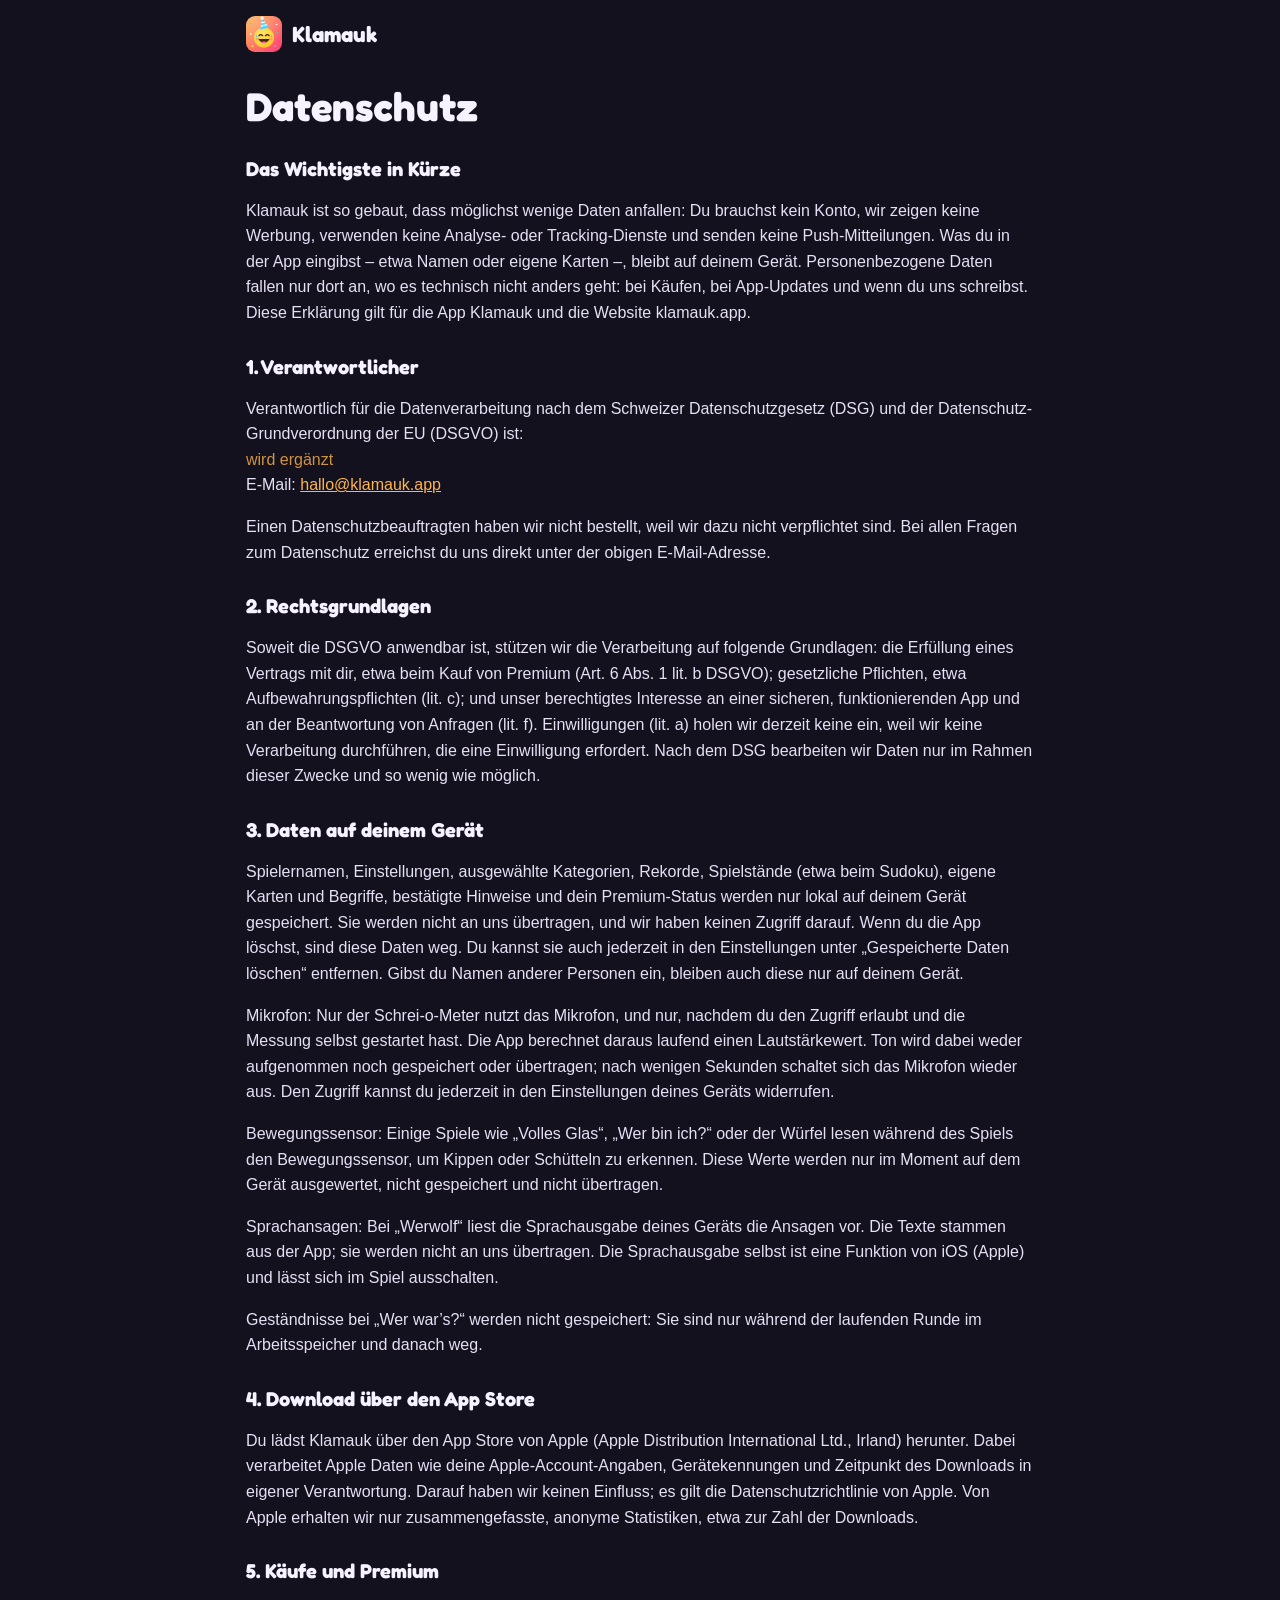
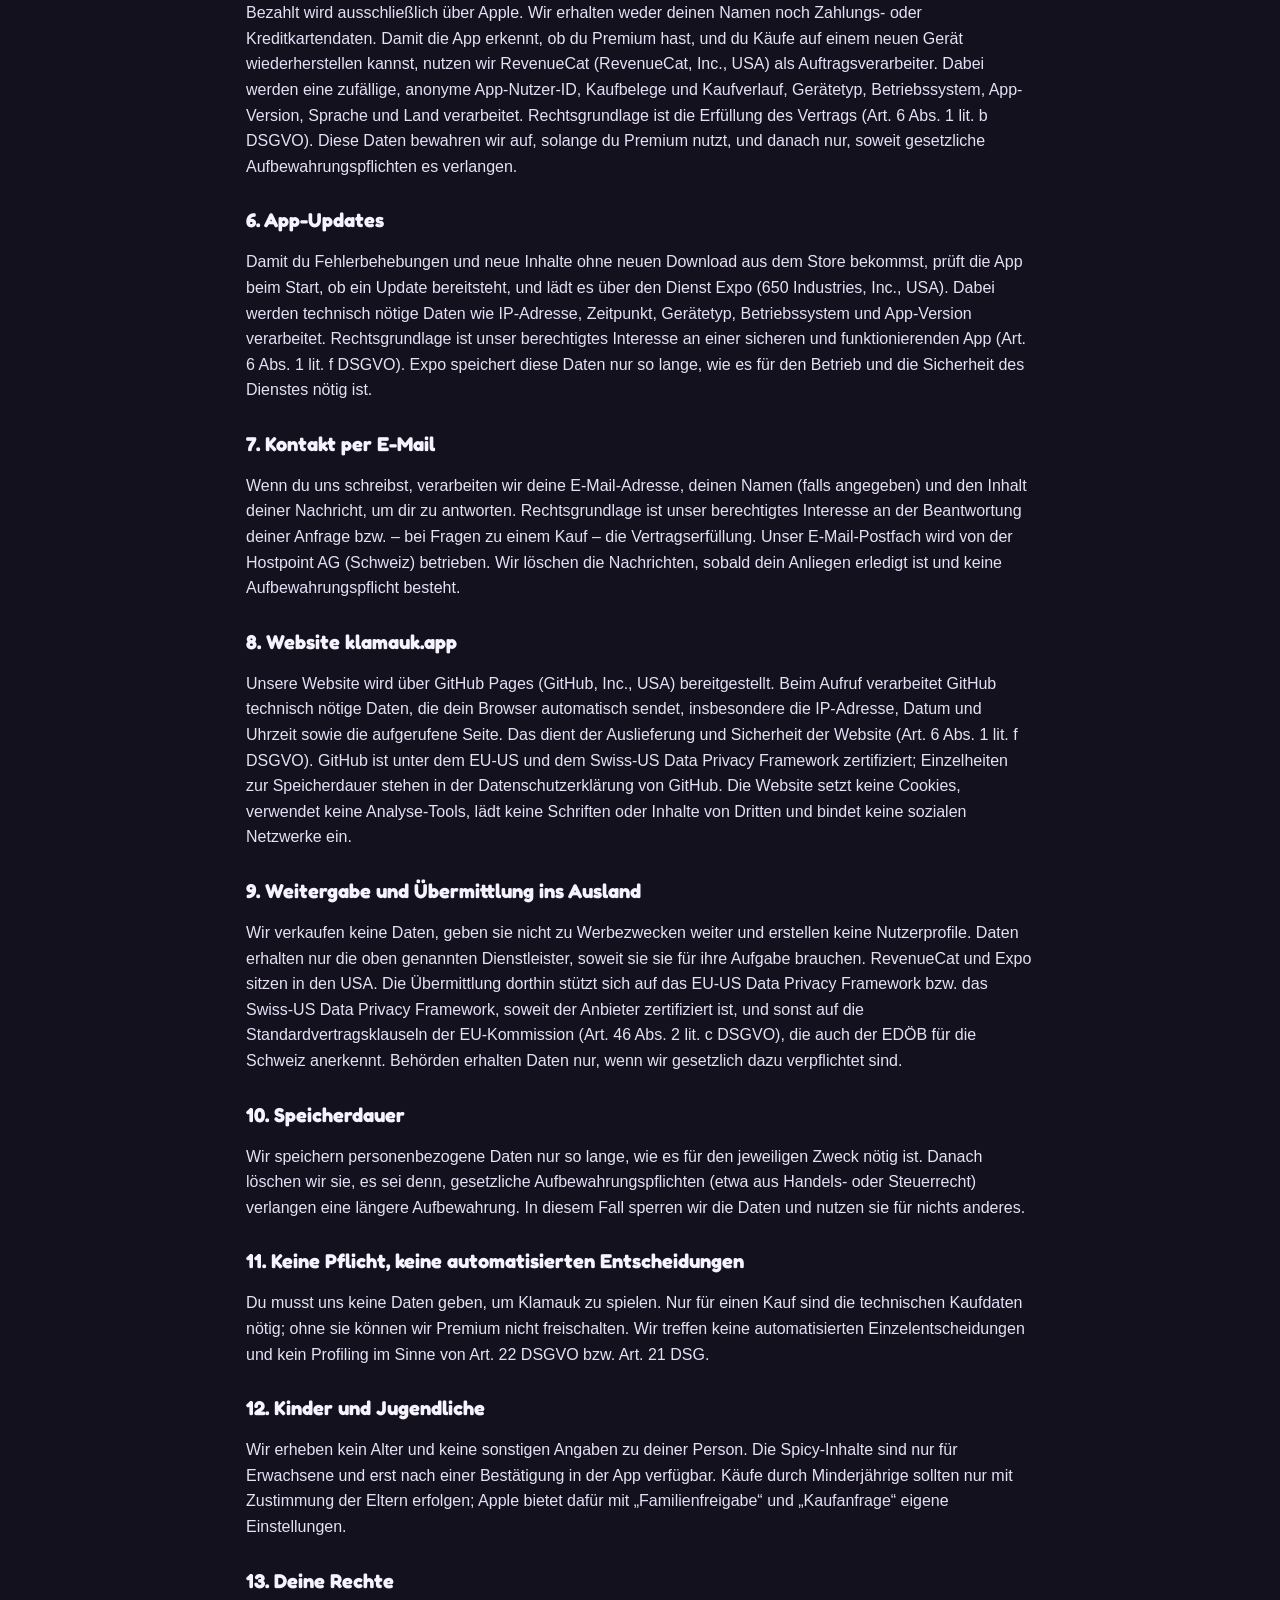
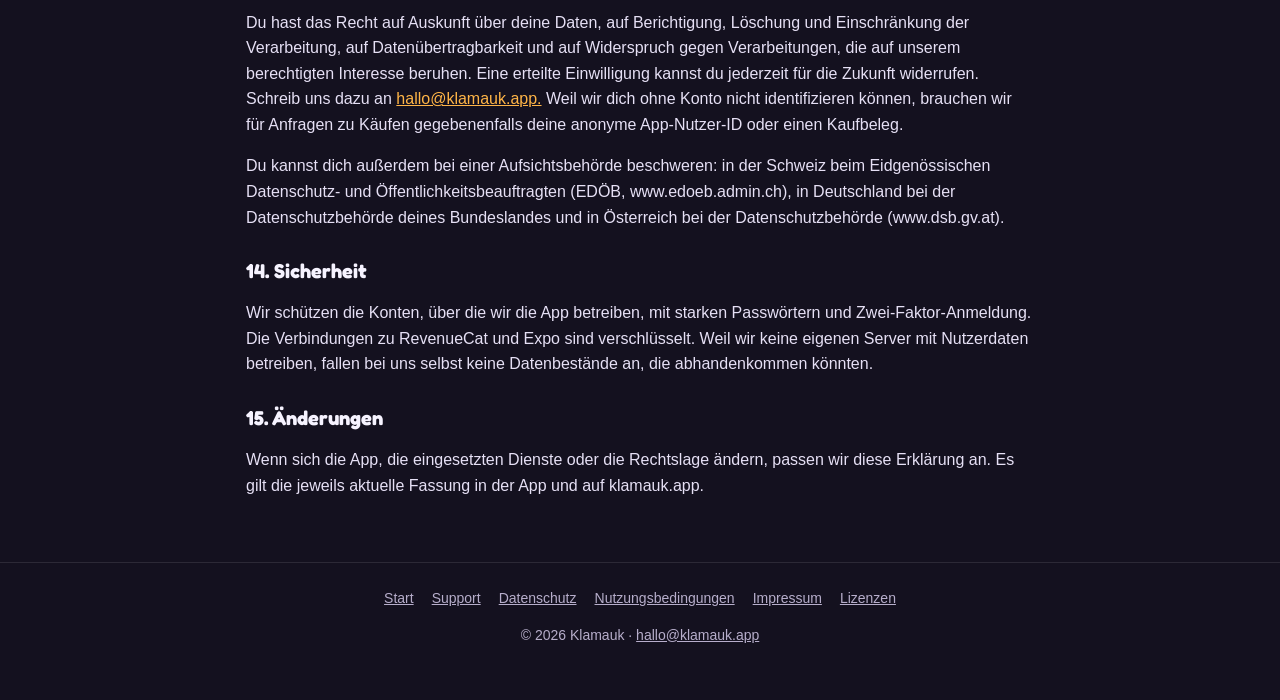
==== datenschutz/index.html @ 514667f1 "Website klamauk.app: Start, Support, Datenschutz, Nutzungsbedingungen, Impressum, Lizenzen Built fro" ====
<!doctype html>
<html lang="de">
<head>
<meta charset="utf-8">
<meta name="viewport" content="width=device-width, initial-scale=1">
<title>Datenschutz – Klamauk</title>
<meta name="description" content="Datenschutz der App Klamauk.">
<link rel="icon" href="/favicon.png">
<link rel="apple-touch-icon" href="/icon.png">
<link rel="stylesheet" href="/style.css">
</head>
<body>
<header class="top"><a class="brand" href="/"><img src="/icon.png" alt="" width="36" height="36"><span>Klamauk</span></a></header>
<main>
<article class="doc"><h1>Datenschutz</h1>
<section><h2>Das Wichtigste in Kürze</h2>
<p>Klamauk ist so gebaut, dass möglichst wenige Daten anfallen: Du brauchst kein Konto, wir zeigen keine Werbung, verwenden keine Analyse- oder Tracking-Dienste und senden keine Push-Mitteilungen. Was du in der App eingibst – etwa Namen oder eigene Karten –, bleibt auf deinem Gerät. Personenbezogene Daten fallen nur dort an, wo es technisch nicht anders geht: bei Käufen, bei App-Updates und wenn du uns schreibst. Diese Erklärung gilt für die App Klamauk und die Website klamauk.app.</p></section>
<section><h2>1. Verantwortlicher</h2>
<p>Verantwortlich für die Datenverarbeitung nach dem Schweizer Datenschutzgesetz (DSG) und der Datenschutz-Grundverordnung der EU (DSGVO) ist:<br><em class="todo">wird ergänzt</em><br>E-Mail: <a href="mailto:hallo@klamauk.app">hallo@klamauk.app</a></p>
<p>Einen Datenschutzbeauftragten haben wir nicht bestellt, weil wir dazu nicht verpflichtet sind. Bei allen Fragen zum Datenschutz erreichst du uns direkt unter der obigen E-Mail-Adresse.</p></section>
<section><h2>2. Rechtsgrundlagen</h2>
<p>Soweit die DSGVO anwendbar ist, stützen wir die Verarbeitung auf folgende Grundlagen: die Erfüllung eines Vertrags mit dir, etwa beim Kauf von Premium (Art. 6 Abs. 1 lit. b DSGVO); gesetzliche Pflichten, etwa Aufbewahrungspflichten (lit. c); und unser berechtigtes Interesse an einer sicheren, funktionierenden App und an der Beantwortung von Anfragen (lit. f). Einwilligungen (lit. a) holen wir derzeit keine ein, weil wir keine Verarbeitung durchführen, die eine Einwilligung erfordert. Nach dem DSG bearbeiten wir Daten nur im Rahmen dieser Zwecke und so wenig wie möglich.</p></section>
<section><h2>3. Daten auf deinem Gerät</h2>
<p>Spielernamen, Einstellungen, ausgewählte Kategorien, Rekorde, Spielstände (etwa beim Sudoku), eigene Karten und Begriffe, bestätigte Hinweise und dein Premium-Status werden nur lokal auf deinem Gerät gespeichert. Sie werden nicht an uns übertragen, und wir haben keinen Zugriff darauf. Wenn du die App löschst, sind diese Daten weg. Du kannst sie auch jederzeit in den Einstellungen unter „Gespeicherte Daten löschen“ entfernen. Gibst du Namen anderer Personen ein, bleiben auch diese nur auf deinem Gerät.</p>
<p>Mikrofon: Nur der Schrei-o-Meter nutzt das Mikrofon, und nur, nachdem du den Zugriff erlaubt und die Messung selbst gestartet hast. Die App berechnet daraus laufend einen Lautstärkewert. Ton wird dabei weder aufgenommen noch gespeichert oder übertragen; nach wenigen Sekunden schaltet sich das Mikrofon wieder aus. Den Zugriff kannst du jederzeit in den Einstellungen deines Geräts widerrufen.</p>
<p>Bewegungssensor: Einige Spiele wie „Volles Glas“, „Wer bin ich?“ oder der Würfel lesen während des Spiels den Bewegungssensor, um Kippen oder Schütteln zu erkennen. Diese Werte werden nur im Moment auf dem Gerät ausgewertet, nicht gespeichert und nicht übertragen.</p>
<p>Sprachansagen: Bei „Werwolf“ liest die Sprachausgabe deines Geräts die Ansagen vor. Die Texte stammen aus der App; sie werden nicht an uns übertragen. Die Sprachausgabe selbst ist eine Funktion von iOS (Apple) und lässt sich im Spiel ausschalten.</p>
<p>Geständnisse bei „Wer war’s?“ werden nicht gespeichert: Sie sind nur während der laufenden Runde im Arbeitsspeicher und danach weg.</p></section>
<section><h2>4. Download über den App Store</h2>
<p>Du lädst Klamauk über den App Store von Apple (Apple Distribution International Ltd., Irland) herunter. Dabei verarbeitet Apple Daten wie deine Apple-Account-Angaben, Gerätekennungen und Zeitpunkt des Downloads in eigener Verantwortung. Darauf haben wir keinen Einfluss; es gilt die Datenschutzrichtlinie von Apple. Von Apple erhalten wir nur zusammengefasste, anonyme Statistiken, etwa zur Zahl der Downloads.</p></section>
<section><h2>5. Käufe und Premium</h2>
<p>Bezahlt wird ausschließlich über Apple. Wir erhalten weder deinen Namen noch Zahlungs- oder Kreditkartendaten. Damit die App erkennt, ob du Premium hast, und du Käufe auf einem neuen Gerät wiederherstellen kannst, nutzen wir RevenueCat (RevenueCat, Inc., USA) als Auftragsverarbeiter. Dabei werden eine zufällige, anonyme App-Nutzer-ID, Kaufbelege und Kaufverlauf, Gerätetyp, Betriebssystem, App-Version, Sprache und Land verarbeitet. Rechtsgrundlage ist die Erfüllung des Vertrags (Art. 6 Abs. 1 lit. b DSGVO). Diese Daten bewahren wir auf, solange du Premium nutzt, und danach nur, soweit gesetzliche Aufbewahrungspflichten es verlangen.</p></section>
<section><h2>6. App-Updates</h2>
<p>Damit du Fehlerbehebungen und neue Inhalte ohne neuen Download aus dem Store bekommst, prüft die App beim Start, ob ein Update bereitsteht, und lädt es über den Dienst Expo (650 Industries, Inc., USA). Dabei werden technisch nötige Daten wie IP-Adresse, Zeitpunkt, Gerätetyp, Betriebssystem und App-Version verarbeitet. Rechtsgrundlage ist unser berechtigtes Interesse an einer sicheren und funktionierenden App (Art. 6 Abs. 1 lit. f DSGVO). Expo speichert diese Daten nur so lange, wie es für den Betrieb und die Sicherheit des Dienstes nötig ist.</p></section>
<section><h2>7. Kontakt per E-Mail</h2>
<p>Wenn du uns schreibst, verarbeiten wir deine E-Mail-Adresse, deinen Namen (falls angegeben) und den Inhalt deiner Nachricht, um dir zu antworten. Rechtsgrundlage ist unser berechtigtes Interesse an der Beantwortung deiner Anfrage bzw. – bei Fragen zu einem Kauf – die Vertragserfüllung. Unser E-Mail-Postfach wird von der Hostpoint AG (Schweiz) betrieben. Wir löschen die Nachrichten, sobald dein Anliegen erledigt ist und keine Aufbewahrungspflicht besteht.</p></section>
<section><h2>8. Website klamauk.app</h2>
<p>Unsere Website wird über GitHub Pages (GitHub, Inc., USA) bereitgestellt. Beim Aufruf verarbeitet GitHub technisch nötige Daten, die dein Browser automatisch sendet, insbesondere die IP-Adresse, Datum und Uhrzeit sowie die aufgerufene Seite. Das dient der Auslieferung und Sicherheit der Website (Art. 6 Abs. 1 lit. f DSGVO). GitHub ist unter dem EU-US und dem Swiss-US Data Privacy Framework zertifiziert; Einzelheiten zur Speicherdauer stehen in der Datenschutzerklärung von GitHub. Die Website setzt keine Cookies, verwendet keine Analyse-Tools, lädt keine Schriften oder Inhalte von Dritten und bindet keine sozialen Netzwerke ein.</p></section>
<section><h2>9. Weitergabe und Übermittlung ins Ausland</h2>
<p>Wir verkaufen keine Daten, geben sie nicht zu Werbezwecken weiter und erstellen keine Nutzerprofile. Daten erhalten nur die oben genannten Dienstleister, soweit sie sie für ihre Aufgabe brauchen. RevenueCat und Expo sitzen in den USA. Die Übermittlung dorthin stützt sich auf das EU-US Data Privacy Framework bzw. das Swiss-US Data Privacy Framework, soweit der Anbieter zertifiziert ist, und sonst auf die Standardvertragsklauseln der EU-Kommission (Art. 46 Abs. 2 lit. c DSGVO), die auch der EDÖB für die Schweiz anerkennt. Behörden erhalten Daten nur, wenn wir gesetzlich dazu verpflichtet sind.</p></section>
<section><h2>10. Speicherdauer</h2>
<p>Wir speichern personenbezogene Daten nur so lange, wie es für den jeweiligen Zweck nötig ist. Danach löschen wir sie, es sei denn, gesetzliche Aufbewahrungspflichten (etwa aus Handels- oder Steuerrecht) verlangen eine längere Aufbewahrung. In diesem Fall sperren wir die Daten und nutzen sie für nichts anderes.</p></section>
<section><h2>11. Keine Pflicht, keine automatisierten Entscheidungen</h2>
<p>Du musst uns keine Daten geben, um Klamauk zu spielen. Nur für einen Kauf sind die technischen Kaufdaten nötig; ohne sie können wir Premium nicht freischalten. Wir treffen keine automatisierten Einzelentscheidungen und kein Profiling im Sinne von Art. 22 DSGVO bzw. Art. 21 DSG.</p></section>
<section><h2>12. Kinder und Jugendliche</h2>
<p>Wir erheben kein Alter und keine sonstigen Angaben zu deiner Person. Die Spicy-Inhalte sind nur für Erwachsene und erst nach einer Bestätigung in der App verfügbar. Käufe durch Minderjährige sollten nur mit Zustimmung der Eltern erfolgen; Apple bietet dafür mit „Familienfreigabe“ und „Kaufanfrage“ eigene Einstellungen.</p></section>
<section><h2>13. Deine Rechte</h2>
<p>Du hast das Recht auf Auskunft über deine Daten, auf Berichtigung, Löschung und Einschränkung der Verarbeitung, auf Datenübertragbarkeit und auf Widerspruch gegen Verarbeitungen, die auf unserem berechtigten Interesse beruhen. Eine erteilte Einwilligung kannst du jederzeit für die Zukunft widerrufen. Schreib uns dazu an <a href="mailto:hallo@klamauk.app.">hallo@klamauk.app.</a> Weil wir dich ohne Konto nicht identifizieren können, brauchen wir für Anfragen zu Käufen gegebenenfalls deine anonyme App-Nutzer-ID oder einen Kaufbeleg.</p>
<p>Du kannst dich außerdem bei einer Aufsichtsbehörde beschweren: in der Schweiz beim Eidgenössischen Datenschutz- und Öffentlichkeitsbeauftragten (EDÖB, www.edoeb.admin.ch), in Deutschland bei der Datenschutzbehörde deines Bundeslandes und in Österreich bei der Datenschutzbehörde (www.dsb.gv.at).</p></section>
<section><h2>14. Sicherheit</h2>
<p>Wir schützen die Konten, über die wir die App betreiben, mit starken Passwörtern und Zwei-Faktor-Anmeldung. Die Verbindungen zu RevenueCat und Expo sind verschlüsselt. Weil wir keine eigenen Server mit Nutzerdaten betreiben, fallen bei uns selbst keine Datenbestände an, die abhandenkommen könnten.</p></section>
<section><h2>15. Änderungen</h2>
<p>Wenn sich die App, die eingesetzten Dienste oder die Rechtslage ändern, passen wir diese Erklärung an. Es gilt die jeweils aktuelle Fassung in der App und auf klamauk.app.</p></section></article>
</main>
<footer>
<nav><a href="/">Start</a><a href="/support/">Support</a><a href="/datenschutz/">Datenschutz</a><a href="/nutzungsbedingungen/">Nutzungsbedingungen</a><a href="/impressum/">Impressum</a><a href="/lizenzen/">Lizenzen</a></nav>
<p>© 2026 Klamauk · <a href="mailto:hallo@klamauk.app">hallo@klamauk.app</a></p>
</footer>
</body>
</html>
---- style.css ----
@font-face{font-family:Fredoka;src:url(/fredoka.ttf) format("truetype");font-weight:700;font-display:swap}
:root{--bg:#14111f;--surface:#1f1a2e;--text:#f6f3ff;--muted:#b7aecb;--accent:#ff4f8b;--accent2:#ffb547;--line:rgba(255,255,255,.1)}
*{box-sizing:border-box}html{-webkit-text-size-adjust:100%}
body{margin:0;background:var(--bg);color:var(--text);font:16px/1.6 -apple-system,BlinkMacSystemFont,"Segoe UI",Roboto,Helvetica,Arial,sans-serif}
a{color:var(--accent2)}main{max-width:820px;margin:0 auto;padding:0 16px 48px}
.top{max-width:820px;margin:0 auto;padding:16px}.brand{display:inline-flex;align-items:center;gap:10px;color:var(--text);text-decoration:none;font:700 22px Fredoka,sans-serif}.brand img{border-radius:9px}
.hero{text-align:center;padding:32px 0 24px}.appicon{border-radius:28px;box-shadow:0 18px 40px rgba(0,0,0,.45)}
h1{font:700 clamp(32px,7vw,52px)/1.1 Fredoka,sans-serif;margin:18px 0 12px}
.doc h1{font-size:clamp(28px,6vw,40px);margin-top:8px}
h2{font:700 20px/1.3 Fredoka,sans-serif;margin:28px 0 6px}h3{margin:6px 0 4px;font-size:17px}
.lead{font-size:19px;color:var(--muted);max-width:640px;margin:0 auto}
.soon{display:inline-block;margin-top:22px;padding:12px 22px;border-radius:999px;background:linear-gradient(135deg,#ff4f8b,#ff7a59);font-weight:800}
.cards{display:grid;grid-template-columns:repeat(auto-fit,minmax(220px,1fr));gap:12px;margin-top:24px}
.card{background:var(--surface);border:1px solid var(--line);border-radius:18px;padding:16px}.card span{font-size:28px}.card p{margin:0;color:var(--muted);font-size:15px}
.facts{text-align:center;color:var(--muted);margin-top:28px}
.doc p{color:#e6e0f5}.muted{color:var(--muted)}.todo{color:var(--accent2);font-style:normal;opacity:.8}
footer{border-top:1px solid var(--line);color:var(--muted);text-align:center;padding:24px 16px 40px;font-size:14px}
footer nav{display:flex;flex-wrap:wrap;justify-content:center;gap:8px 18px;margin-bottom:8px}footer a{color:var(--muted)}
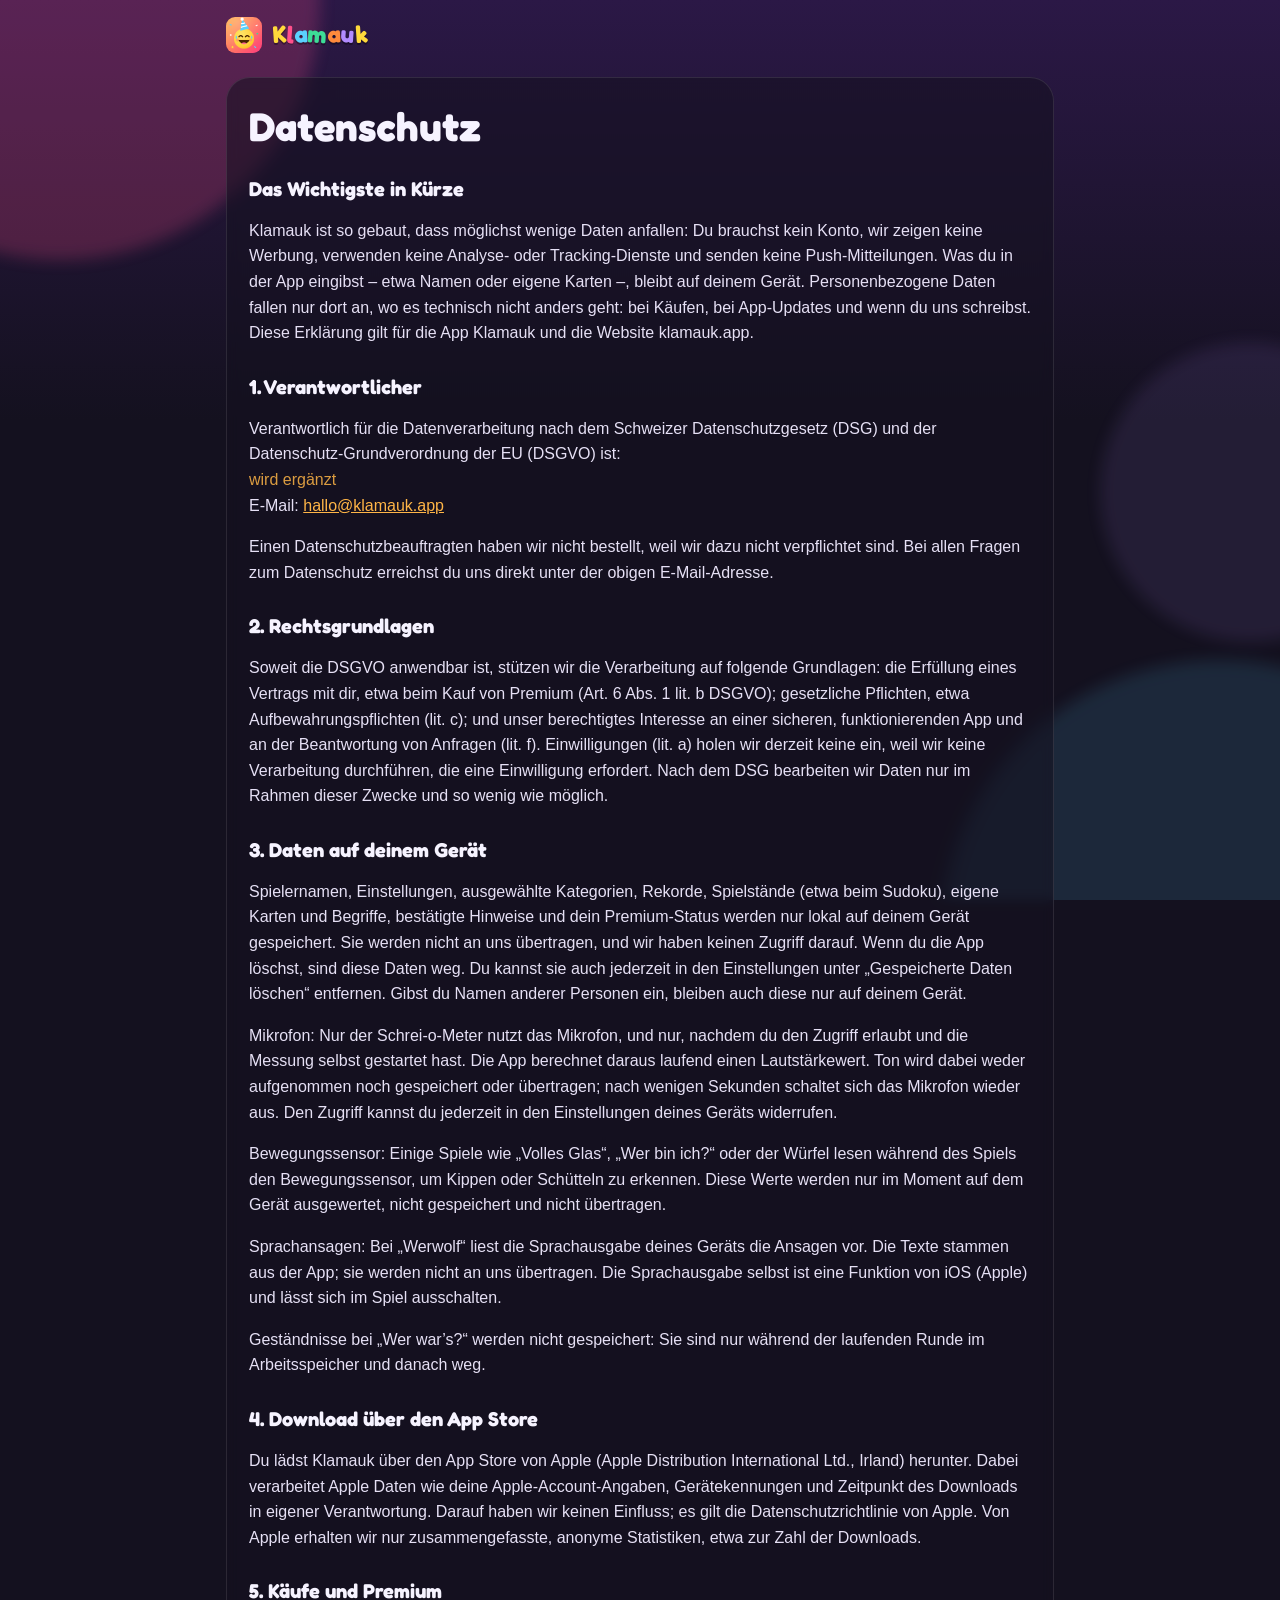
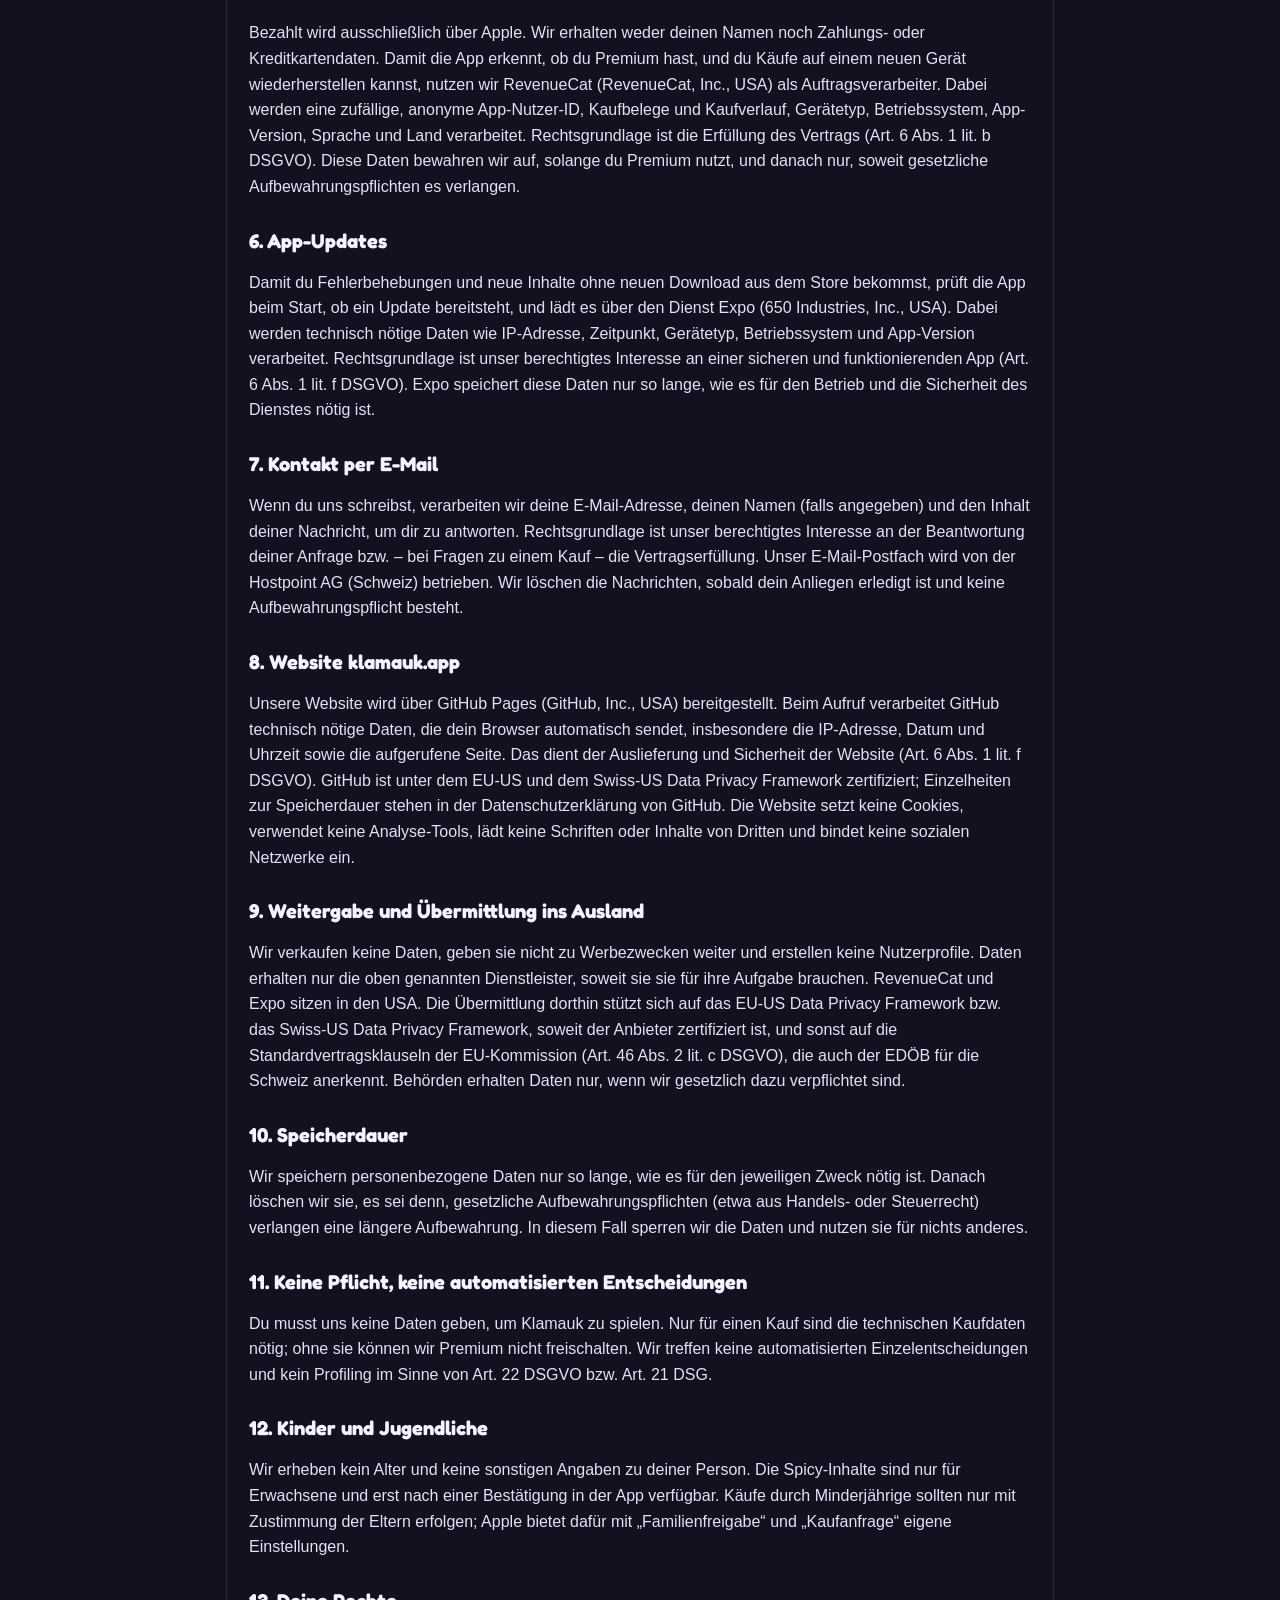
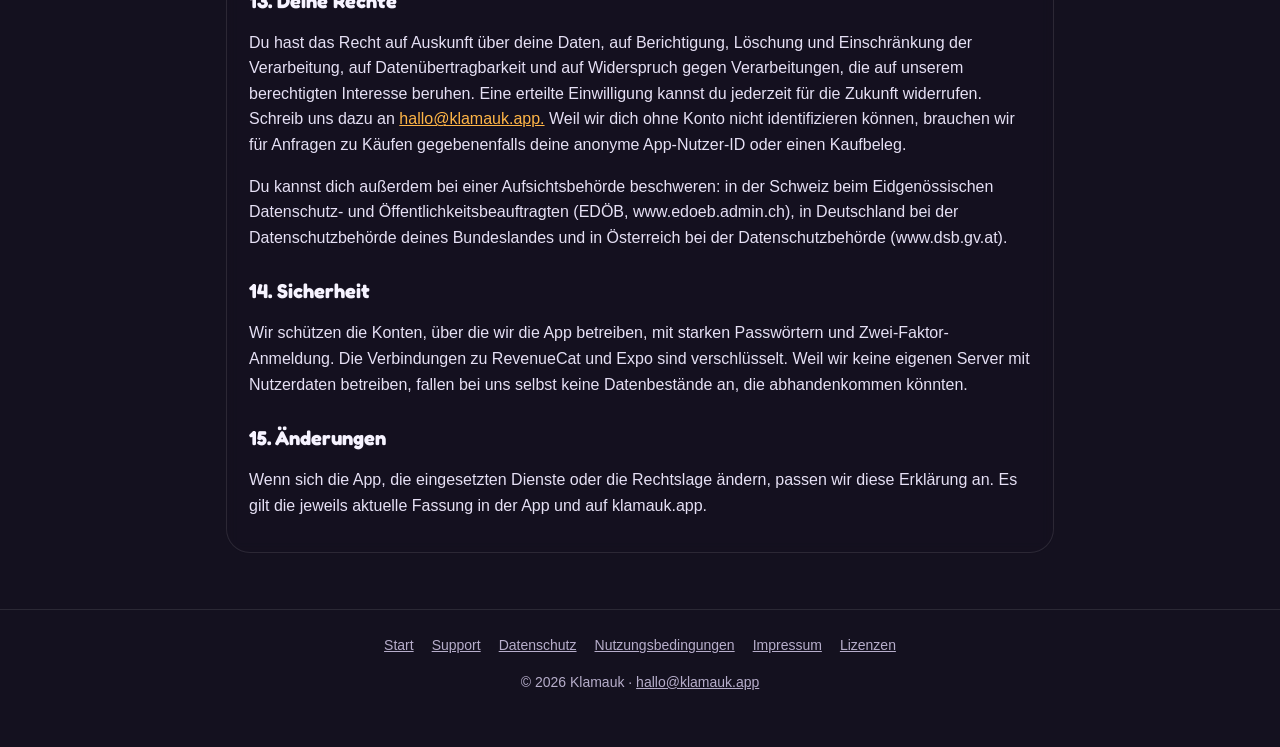
==== commit 50a5990d: "Shinier look: glowing circles, floating game cards, animated wordmark Co-Authored-By: Claude Opus 5." ====
--- a/datenschutz/index.html
+++ b/datenschutz/index.html
@@ -3,14 +3,19 @@
 <head>
 <meta charset="utf-8">
 <meta name="viewport" content="width=device-width, initial-scale=1">
+<meta name="theme-color" content="#14111f">
 <title>Datenschutz – Klamauk</title>
 <meta name="description" content="Datenschutz der App Klamauk.">
+<meta property="og:title" content="Datenschutz – Klamauk">
+<meta property="og:description" content="Datenschutz der App Klamauk.">
+<meta property="og:image" content="https://klamauk.app/icon.png">
 <link rel="icon" href="/favicon.png">
 <link rel="apple-touch-icon" href="/icon.png">
 <link rel="stylesheet" href="/style.css">
 </head>
-<body>
-<header class="top"><a class="brand" href="/"><img src="/icon.png" alt="" width="36" height="36"><span>Klamauk</span></a></header>
+<body class="sub">
+<div class="glow" aria-hidden="true"><i class="g1"></i><i class="g2"></i><i class="g3"></i></div>
+<header class="top"><a class="brand" href="/"><img src="/icon.png" alt="" width="36" height="36"><span class="wm small" aria-label="Klamauk"><span aria-hidden="true" style="color:#ffd93b;--r:-4deg;--d:0s">K</span><span aria-hidden="true" style="color:#ff4f8b;--r:4deg;--d:0.06s">l</span><span aria-hidden="true" style="color:#5ad1ff;--r:-4deg;--d:0.12s">a</span><span aria-hidden="true" style="color:#3ddc97;--r:4deg;--d:0.18s">m</span><span aria-hidden="true" style="color:#ff8a3c;--r:-4deg;--d:0.24s">a</span><span aria-hidden="true" style="color:#b28bff;--r:4deg;--d:0.3s">u</span><span aria-hidden="true" style="color:#ffd93b;--r:-4deg;--d:0.36s">k</span></span></a></header>
 <main>
 <article class="doc"><h1>Datenschutz</h1>
 <section><h2>Das Wichtigste in Kürze</h2>
@@ -56,5 +61,10 @@
 <nav><a href="/">Start</a><a href="/support/">Support</a><a href="/datenschutz/">Datenschutz</a><a href="/nutzungsbedingungen/">Nutzungsbedingungen</a><a href="/impressum/">Impressum</a><a href="/lizenzen/">Lizenzen</a></nav>
 <p>© 2026 Klamauk · <a href="mailto:hallo@klamauk.app">hallo@klamauk.app</a></p>
 </footer>
+<script>
+document.documentElement.classList.add('js');
+const io = new IntersectionObserver((es) => es.forEach((e) => { if (e.isIntersecting) { e.target.classList.add('in'); io.unobserve(e.target); } }), { threshold: 0.12 });
+document.querySelectorAll('.reveal').forEach((el) => io.observe(el));
+</script>
 </body>
 </html>
--- a/style.css
+++ b/style.css
@@ -1,18 +1,59 @@
 @font-face{font-family:Fredoka;src:url(/fredoka.ttf) format("truetype");font-weight:700;font-display:swap}
-:root{--bg:#14111f;--surface:#1f1a2e;--text:#f6f3ff;--muted:#b7aecb;--accent:#ff4f8b;--accent2:#ffb547;--line:rgba(255,255,255,.1)}
-*{box-sizing:border-box}html{-webkit-text-size-adjust:100%}
-body{margin:0;background:var(--bg);color:var(--text);font:16px/1.6 -apple-system,BlinkMacSystemFont,"Segoe UI",Roboto,Helvetica,Arial,sans-serif}
-a{color:var(--accent2)}main{max-width:820px;margin:0 auto;padding:0 16px 48px}
-.top{max-width:820px;margin:0 auto;padding:16px}.brand{display:inline-flex;align-items:center;gap:10px;color:var(--text);text-decoration:none;font:700 22px Fredoka,sans-serif}.brand img{border-radius:9px}
-.hero{text-align:center;padding:32px 0 24px}.appicon{border-radius:28px;box-shadow:0 18px 40px rgba(0,0,0,.45)}
-h1{font:700 clamp(32px,7vw,52px)/1.1 Fredoka,sans-serif;margin:18px 0 12px}
-.doc h1{font-size:clamp(28px,6vw,40px);margin-top:8px}
-h2{font:700 20px/1.3 Fredoka,sans-serif;margin:28px 0 6px}h3{margin:6px 0 4px;font-size:17px}
-.lead{font-size:19px;color:var(--muted);max-width:640px;margin:0 auto}
-.soon{display:inline-block;margin-top:22px;padding:12px 22px;border-radius:999px;background:linear-gradient(135deg,#ff4f8b,#ff7a59);font-weight:800}
-.cards{display:grid;grid-template-columns:repeat(auto-fit,minmax(220px,1fr));gap:12px;margin-top:24px}
-.card{background:var(--surface);border:1px solid var(--line);border-radius:18px;padding:16px}.card span{font-size:28px}.card p{margin:0;color:var(--muted);font-size:15px}
-.facts{text-align:center;color:var(--muted);margin-top:28px}
-.doc p{color:#e6e0f5}.muted{color:var(--muted)}.todo{color:var(--accent2);font-style:normal;opacity:.8}
-footer{border-top:1px solid var(--line);color:var(--muted);text-align:center;padding:24px 16px 40px;font-size:14px}
+:root{--bg:#14111f;--surface:rgba(255,255,255,.055);--text:#f6f3ff;--muted:#b7aecb;--pink:#ff4f8b;--blue:#5ad1ff;--orange:#ffb547;--line:rgba(255,255,255,.1)}
+*{box-sizing:border-box}html{-webkit-text-size-adjust:100%;background:var(--bg) linear-gradient(180deg,#2b1846 0,var(--bg) 420px) no-repeat}
+body{margin:0;min-height:100vh;color:var(--text);font:16px/1.6 -apple-system,BlinkMacSystemFont,"Segoe UI",Roboto,Helvetica,Arial,sans-serif;overflow-x:hidden}
+a{color:var(--orange)}main{position:relative;max-width:860px;margin:0 auto;padding:0 16px 56px}
+/* Glowing circles, like the app's background. */
+.glow{position:fixed;inset:0;pointer-events:none;z-index:-1;overflow:hidden}
+.glow i{position:absolute;border-radius:50%;filter:blur(8px)}
+.g1{width:520px;height:520px;background:var(--pink);opacity:.22;top:-260px;left:-200px;animation:drift1 18s ease-in-out infinite alternate}
+.g2{width:560px;height:560px;background:var(--blue);opacity:.12;bottom:-320px;right:-220px;animation:drift2 22s ease-in-out infinite alternate}
+.g3{width:300px;height:300px;background:#b28bff;opacity:.10;top:38%;right:-120px;animation:drift1 26s ease-in-out infinite alternate-reverse}
+@keyframes drift1{to{transform:translate(60px,40px) scale(1.08)}}@keyframes drift2{to{transform:translate(-50px,-60px) scale(1.06)}}
+.top{position:relative;max-width:860px;margin:0 auto;padding:16px}.brand{display:inline-flex;align-items:center;gap:10px;text-decoration:none}.brand img{border-radius:9px}
+.wm{display:inline-flex;align-items:flex-end;font-family:Fredoka,sans-serif;font-weight:700;letter-spacing:.5px}
+.wm span{display:inline-block;transform:rotate(var(--r));text-shadow:0 .06em .02em rgba(0,0,0,.35)}
+.wm.small{font-size:24px}.wm.big{font-size:clamp(56px,13vw,96px);line-height:1}
+.home .wm.big span{animation:hop .7s cubic-bezier(.3,1.6,.5,1) both;animation-delay:calc(.35s + var(--d))}
+@keyframes hop{from{opacity:0;transform:translateY(30px) rotate(var(--r))}to{opacity:1;transform:rotate(var(--r))}}
+/* Hero with floating cards. */
+.hero{text-align:center;padding:8px 0 20px}
+.stage{position:relative;height:200px;margin:0 auto 6px;max-width:460px}
+.fcard{position:absolute;left:50%;top:10px;width:96px;height:132px;margin-left:calc(-48px + (var(--i) - 1.5) * 92px);border-radius:20px;border:1px solid rgba(255,255,255,.25);box-shadow:0 14px 30px rgba(0,0,0,.45);display:flex;flex-direction:column;align-items:center;justify-content:center;gap:8px;transform:translateY(var(--y)) rotate(var(--r));animation:enter .8s cubic-bezier(.2,1.2,.4,1) both,bob 3.4s ease-in-out infinite alternate;animation-delay:calc(var(--i) * .08s),calc(.8s + var(--i) * .4s)}
+.fcard span{font-size:36px}.fcard b{font-size:12.5px;font-weight:800}
+@keyframes enter{from{opacity:0;transform:translateY(160px) rotate(var(--r))}}
+@keyframes bob{to{transform:translateY(calc(var(--y) - 12px)) rotate(calc(var(--r) * 1.15))}}
+.confetti{position:absolute;width:10px;height:22px;border-radius:5px;opacity:.85;animation:float 6s ease-in-out infinite alternate}
+.c1{background:#5ad1ff;left:2%;top:20px;transform:rotate(30deg)}.c2{background:#ffd93b;right:4%;top:6px;width:12px;height:12px;animation-delay:-2s}
+.c3{background:#3ddc97;left:8%;bottom:6px;width:12px;height:12px;animation-delay:-4s}.c4{background:#ff4f8b;right:1%;bottom:30px;transform:rotate(-40deg);animation-delay:-1s}
+.c5{background:#fff;left:46%;top:-4px;width:9px;height:9px;animation-delay:-3s}.c6{background:#ff8a3c;left:28%;bottom:-6px;transform:rotate(60deg);animation-delay:-5s}
+@keyframes float{to{translate:0 -16px;rotate:25deg}}
+.eyebrow{margin:0;color:var(--blue);font-size:13px;font-weight:800;letter-spacing:2px}
+.title{margin:4px 0 6px}
+.headline{font:700 clamp(28px,6vw,44px)/1.15 Fredoka,sans-serif;margin:8px 0 12px}.accent{color:var(--pink)}
+.lead{font-size:18px;color:var(--muted);max-width:620px;margin:0 auto}
+.soon{display:inline-flex;align-items:center;gap:10px;margin-top:24px;padding:13px 24px;border-radius:999px;background:linear-gradient(135deg,#ff4f8b,#ff7a59);font-weight:800;box-shadow:0 10px 30px rgba(255,79,139,.4);animation:glowpulse 2.6s ease-in-out infinite}
+.pulse{width:9px;height:9px;border-radius:50%;background:#fff;box-shadow:0 0 0 0 rgba(255,255,255,.7);animation:ping 1.8s ease-out infinite}
+@keyframes ping{to{box-shadow:0 0 0 12px rgba(255,255,255,0)}}@keyframes glowpulse{50%{box-shadow:0 10px 44px rgba(255,79,139,.65)}}
+.stats{display:grid;grid-template-columns:repeat(3,1fr);gap:10px;margin:36px 0 8px}
+.stats div{background:var(--surface);border:1px solid var(--line);border-radius:18px;padding:14px 8px;text-align:center}
+.stats b{display:block;font:700 30px/1.1 Fredoka,sans-serif;background:linear-gradient(135deg,#ffd93b,#ff4f8b);-webkit-background-clip:text;background-clip:text;color:transparent}
+.stats span{color:var(--muted);font-size:14px}
+.cards{display:grid;grid-template-columns:repeat(auto-fit,minmax(250px,1fr));gap:12px;margin-top:18px}
+.card{display:flex;gap:14px;align-items:center;background:var(--surface);border:1px solid var(--line);border-radius:20px;padding:14px;transition:transform .25s,border-color .25s,background .25s}
+.card:hover{transform:translateY(-4px);border-color:rgba(255,255,255,.25);background:rgba(255,255,255,.08)}
+.tile{flex:none;width:54px;height:54px;border-radius:16px;display:flex;align-items:center;justify-content:center;font-size:28px;border:1px solid rgba(255,255,255,.25);box-shadow:0 8px 18px rgba(0,0,0,.35)}
+h1{font:700 clamp(30px,7vw,48px)/1.1 Fredoka,sans-serif;margin:18px 0 12px}
+.doc{background:rgba(20,17,31,.55);border:1px solid var(--line);border-radius:24px;padding:8px 22px 18px;backdrop-filter:blur(6px);-webkit-backdrop-filter:blur(6px)}
+.doc h1{font-size:clamp(28px,6vw,40px)}
+h2{font:700 20px/1.3 Fredoka,sans-serif;margin:28px 0 6px}h3{margin:0 0 2px;font:700 18px Fredoka,sans-serif}
+.card p{margin:0;color:var(--muted);font-size:14.5px;line-height:1.45}
+.facts{text-align:center;color:var(--muted);margin-top:30px}.facts p{margin:6px 0}
+.doc p{color:#e6e0f5}.muted{color:var(--muted)}.todo{color:var(--orange);font-style:normal;opacity:.85}
+footer{position:relative;border-top:1px solid var(--line);color:var(--muted);text-align:center;padding:24px 16px 40px;font-size:14px}
 footer nav{display:flex;flex-wrap:wrap;justify-content:center;gap:8px 18px;margin-bottom:8px}footer a{color:var(--muted)}
+/* Scroll reveal (only with JavaScript). */
+.js .reveal{opacity:0;transform:translateY(24px);transition:opacity .6s ease,transform .6s cubic-bezier(.2,1,.3,1);transition-delay:calc(var(--i,0) * .07s)}
+.js .reveal.in{opacity:1;transform:none}
+@media (max-width:440px){.stage{height:170px}.fcard{width:78px;height:108px;margin-left:calc(-39px + (var(--i) - 1.5) * 74px);border-radius:16px}.fcard span{font-size:30px}.fcard b{font-size:11px}}
+@media (prefers-reduced-motion:reduce){*,*::before,*::after{animation:none!important;transition:none!important}.js .reveal{opacity:1;transform:none}}
